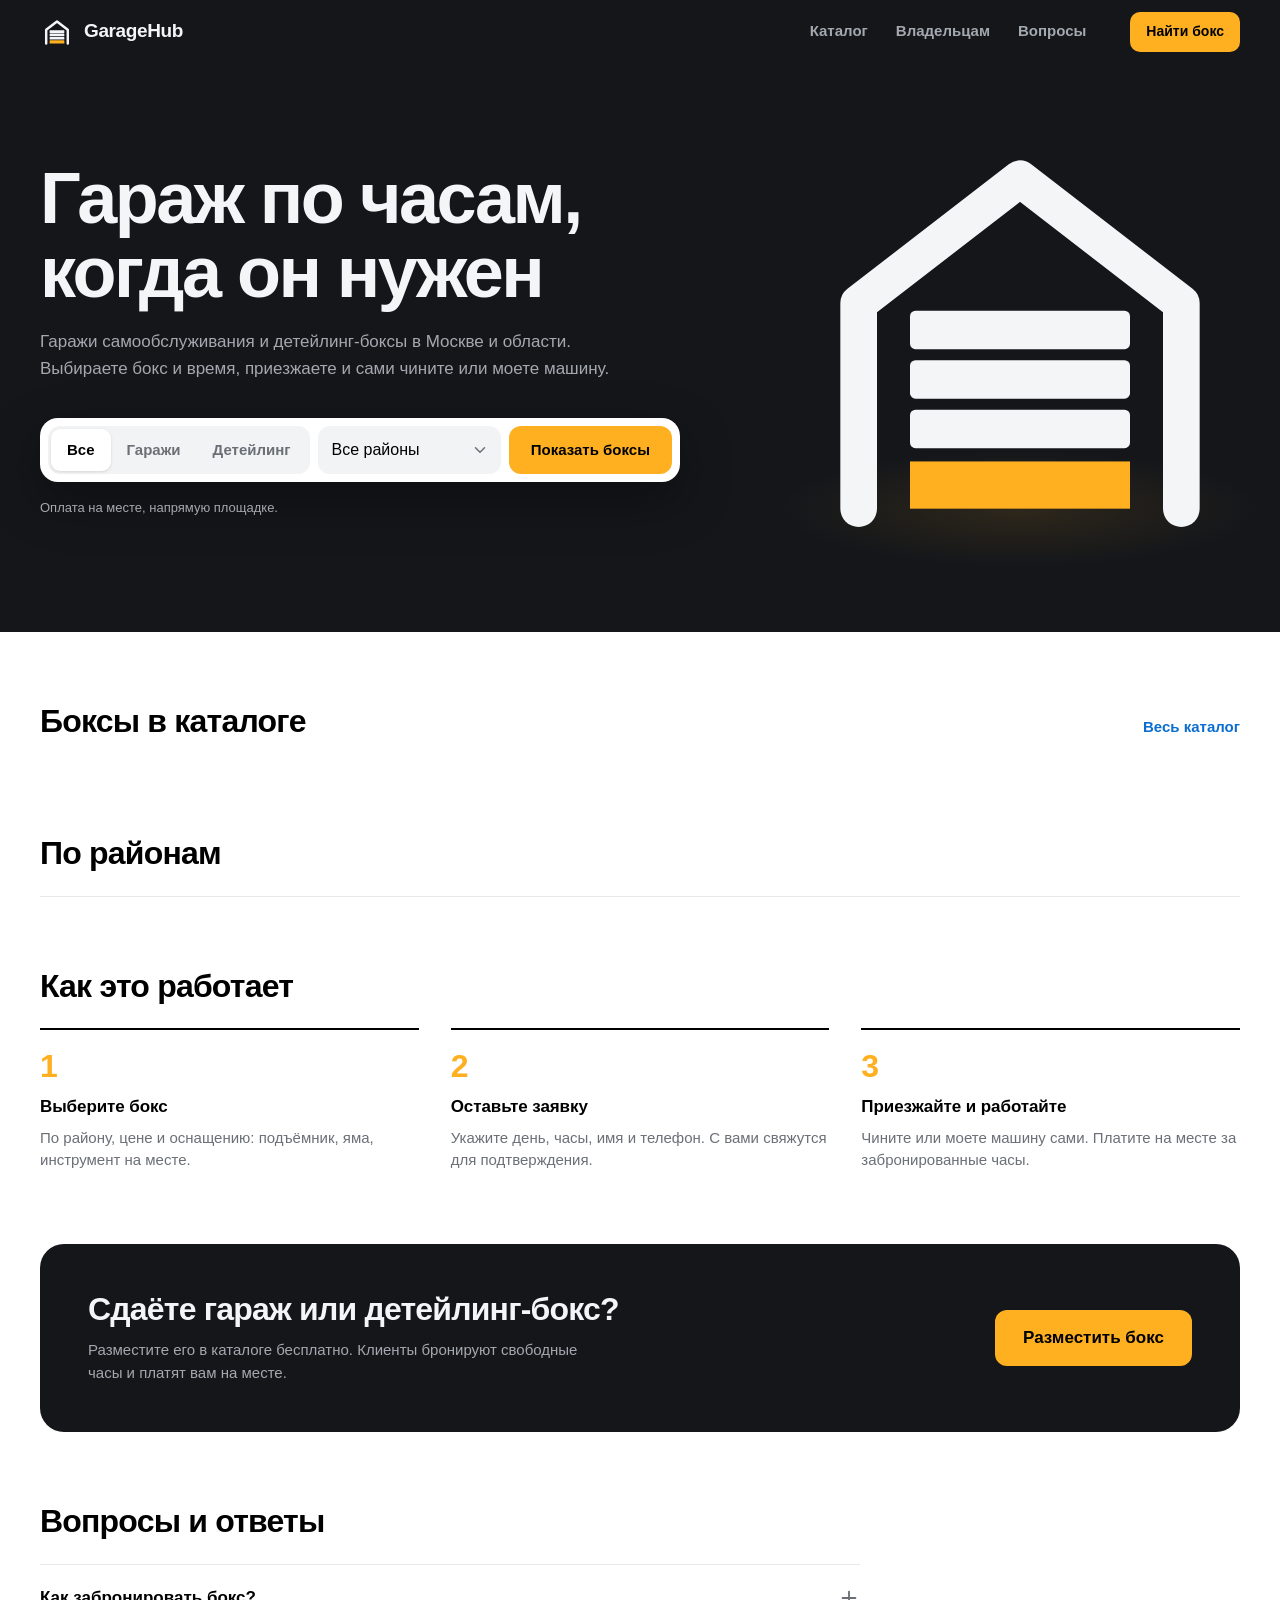
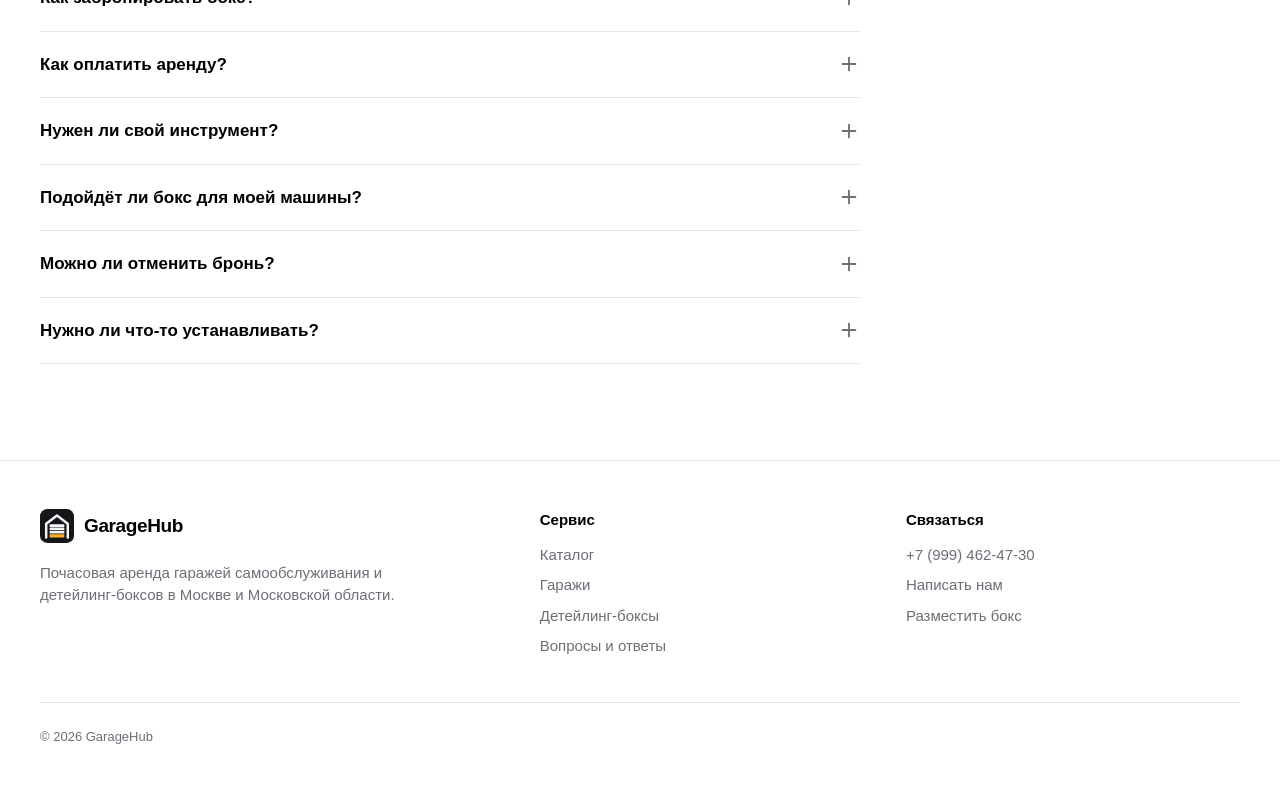
==== site/index.html @ 181d6d4e "Run website independently of Telegram and accept browser bookings" ====
<!doctype html>
<html lang="ru">
<head>
<meta charset="utf-8">
<meta name="viewport" content="width=device-width, initial-scale=1, viewport-fit=cover">
<title>GarageHub: аренда гаража и детейлинг-бокса по часам в Москве</title>
<meta name="description" content="Почасовая аренда гаражей самообслуживания и детейлинг-боксов в Москве и Московской области. Подъёмник, яма, инструмент. Оплата на месте.">
<meta name="theme-color" content="#14161a">
<link rel="icon" href="img/favicon.svg" type="image/svg+xml">
<link rel="preload" href="fonts/onest-cyrillic.woff2" as="font" type="font/woff2" crossorigin>
<link rel="stylesheet" href="css/site.css">
<script src="js/intro.js"></script>
</head>
<body class="page-home">
<div class="gh-splash" aria-hidden="true"><div class="gh-zoom"><svg viewBox="0 0 120 120" aria-hidden="true"><defs><clipPath id="gc-s"><rect x="28" y="49" width="64" height="57"/></clipPath><radialGradient id="gg-s"><stop offset="0" stop-color="#FFB020" stop-opacity=".55"/><stop offset="1" stop-color="#FFB020" stop-opacity="0"/></radialGradient></defs><ellipse class="gh-halo" cx="60" cy="100" rx="78" ry="34" fill="url(#gg-s)"/><rect class="gh-light gh-light-lift" x="30" y="50" width="60" height="56" fill="#FFB020"/><g clip-path="url(#gc-s)"><g class="gh-door" fill="#F4F5F6"><rect x="30" y="52" width="60" height="10.5" rx="1.5"/><rect x="30" y="65.5" width="60" height="10.5" rx="1.5"/><rect x="30" y="79" width="60" height="10.5" rx="1.5"/><rect x="30" y="92.5" width="60" height="10.5" rx="1.5"/></g></g><path class="gh-frame" pathLength="1" d="M16 106V50L60 16l44 34v56" fill="none" stroke="#F4F5F6" stroke-width="10" stroke-linecap="round" stroke-linejoin="round"/></svg></div><div class="gh-word"><svg viewBox="0 0 211 52" aria-label="GarageHub"><g transform="translate(1.00,40.00)"><path fill="#F4F5F6" d="M15.078125 0.46875C22.87109375 0.46875 28.2421875 -4.51171875 28.2421875 -11.89453125V-15.83984375H15.546875V-10.68359375H21.3671875C21.30859375 -7.67578125 18.984375 -5.6640625 15.29296875 -5.6640625C10.703125 -5.6640625 8.0859375 -8.9453125 8.0859375 -14.53125C8.0859375 -20.13671875 10.68359375 -23.4375 15.21484375 -23.4375C18.359375 -23.4375 20.3515625 -21.796875 20.87890625 -19.21875H28.02734375C27.3828125 -25.41015625 21.81640625 -29.5703125 14.9609375 -29.5703125C7.05078125 -29.5703125 1.015625 -24.04296875 1.015625 -14.53125C1.015625 -5.44921875 6.62109375 0.46875 15.078125 0.46875ZM36.8953125 0.3515625C39.80546875 0.3515625 41.6609375 -0.6640625 42.89140625 -2.890625H42.96953125V0.0H49.53203125V-13.88671875C49.53203125 -18.4375 46.23125 -21.07421875 40.23515625 -21.07421875C34.25859375 -21.07421875 30.8796875 -18.41796875 30.58671875 -13.9453125H36.83671875C36.9734375 -15.3515625 38.12578125 -16.25 40.00078125 -16.25C41.778125 -16.25 42.871875 -15.41015625 42.871875 -14.1796875V-14.08203125C42.871875 -12.8515625 41.52421875 -12.55859375 37.8328125 -12.24609375C33.43828125 -11.89453125 29.825 -10.390625 29.825 -5.76171875C29.825 -1.66015625 32.77421875 0.3515625 36.8953125 0.3515625ZM38.94609375 -4.04296875C37.30546875 -4.04296875 36.1921875 -4.8046875 36.1921875 -6.07421875C36.1921875 -7.421875 37.48125 -8.1640625 39.278125 -8.4375C40.93828125 -8.7109375 42.2078125 -8.96484375 42.93046875 -9.296875V-7.421875C42.93046875 -5.390625 41.1921875 -4.04296875 38.94609375 -4.04296875ZM52.48203125 0.0H59.20078125V-10.56640625C59.20078125 -13.49609375 60.8609375 -15.17578125 63.26328125 -15.17578125C64.23984375 -15.17578125 65.43125 -15.13671875 65.91953125 -15.1171875V-20.6640625C65.37265625 -20.68359375 64.80625 -20.703125 64.08359375 -20.703125C61.3296875 -20.703125 59.78671875 -19.609375 59.04453125 -16.9921875H58.9859375V-20.625H52.48203125ZM73.7328125 0.3515625C76.64296875 0.3515625 78.4984375 -0.6640625 79.72890625 -2.890625H79.80703125V0.0H86.36953125V-13.88671875C86.36953125 -18.4375 83.06875 -21.07421875 77.07265625 -21.07421875C71.09609375 -21.07421875 67.7171875 -18.41796875 67.42421875 -13.9453125H73.67421875C73.8109375 -15.3515625 74.96328125 -16.25 76.83828125 -16.25C78.615625 -16.25 79.709375 -15.41015625 79.709375 -14.1796875V-14.08203125C79.709375 -12.8515625 78.36171875 -12.55859375 74.6703125 -12.24609375C70.27578125 -11.89453125 66.6625 -10.390625 66.6625 -5.76171875C66.6625 -1.66015625 69.61171875 0.3515625 73.7328125 0.3515625ZM75.78359375 -4.04296875C74.14296875 -4.04296875 73.0296875 -4.8046875 73.0296875 -6.07421875C73.0296875 -7.421875 74.31875 -8.1640625 76.115625 -8.4375C77.77578125 -8.7109375 79.0453125 -8.96484375 79.76796875 -9.296875V-7.421875C79.76796875 -5.390625 78.0296875 -4.04296875 75.78359375 -4.04296875ZM99.4953125 8.4375C105.940625 8.4375 110.003125 5.5859375 110.003125 -1.1328125V-20.625H103.3234375V-17.734375H103.30390625C102.01484375 -19.90234375 100.003125 -21.07421875 97.32734375 -21.07421875C92.09296875 -21.07421875 88.46015625 -16.66015625 88.46015625 -10.52734375C88.46015625 -4.47265625 91.97578125 -0.13671875 97.3859375 -0.13671875C100.08125 -0.13671875 102.21015625 -1.2109375 103.30390625 -3.65234375H103.3234375V-0.46875C103.3234375 2.265625 101.9953125 3.671875 99.4953125 3.671875C97.56171875 3.671875 96.253125 2.890625 95.9015625 1.6015625H89.47578125C90.10078125 5.56640625 93.14765625 8.4375 99.4953125 8.4375ZM99.2609375 -5.41015625C96.8 -5.41015625 95.2765625 -7.36328125 95.2765625 -10.64453125C95.2765625 -13.90625 96.8 -15.859375 99.2609375 -15.859375C101.8 -15.859375 103.53828125 -13.80859375 103.53828125 -10.64453125C103.53828125 -7.4609375 101.8 -5.41015625 99.2609375 -5.41015625ZM122.71875 0.46875C127.93359375 0.46875 132.09375 -2.44140625 132.85546875 -6.6015625H126.8203125C126.33203125 -5.234375 124.92578125 -4.375 122.953125 -4.375C120.296875 -4.375 118.734375 -6.03515625 118.65625 -8.65234375H133.01171875V-10.46875C133.01171875 -16.71875 128.734375 -21.09375 122.54296875 -21.09375C116.4296875 -21.09375 112.09375 -16.6015625 112.09375 -10.3125C112.09375 -4.0234375 116.390625 0.46875 122.71875 0.46875ZM118.6953125 -12.67578125C118.98828125 -14.84375 120.453125 -16.1328125 122.71875 -16.1328125C124.96484375 -16.1328125 126.44921875 -14.84375 126.7421875 -12.67578125ZM135.02421875 0.0H142.05546875V-11.81640625H153.1296875V0.0H160.1609375V-29.1015625H153.1296875V-17.79296875H142.05546875V-29.1015625H135.02421875ZM170.20078124999998 0.44921875C173.30624999999998 0.44921875 175.39609374999998 -0.9765625 176.76328124999998 -3.33984375V0.0H183.40390624999998V-20.625H176.68515624999998V-9.4140625C176.68515624999998 -6.6015625 175.31796874999998 -5.29296875 173.18906249999998 -5.29296875C171.06015624999998 -5.29296875 169.82968749999998 -6.62109375 169.82968749999998 -9.0625V-20.625H163.11093749999998V-7.65625C163.11093749999998 -2.578125 165.72812499999998 0.44921875 170.20078124999998 0.44921875ZM198.97109374999997 0.44921875C204.38124999999997 0.44921875 207.87734374999997 -3.828125 207.87734374999997 -10.3515625C207.87734374999997 -16.66015625 204.24453124999997 -21.07421875 199.02968749999997 -21.07421875C196.35390624999997 -21.07421875 194.42031249999997 -20.0390625 193.11171874999997 -17.8515625H193.07265624999997V-29.1015625H186.35390624999997V0.0H192.99453124999997V-3.18359375H193.03359374999997C194.08828124999997 -0.78125 196.25624999999997 0.44921875 198.97109374999997 0.44921875ZM197.07656249999997 -4.921875C194.53749999999997 -4.921875 192.79921874999997 -7.05078125 192.79921874999997 -10.3515625C192.79921874999997 -13.61328125 194.53749999999997 -15.72265625 197.07656249999997 -15.72265625C199.55703124999997 -15.72265625 201.08046874999997 -13.7109375 201.08046874999997 -10.3515625C201.08046874999997 -6.953125 199.55703124999997 -4.921875 197.07656249999997 -4.921875Z"/></g></svg></div></div>
<a class="skip" href="#main">К содержимому</a>
<div class="page">
<header class="header on-dark">
  <div class="wrap">
    <a class="brand" href="index.html" aria-label="GarageHub, на главную"><svg viewBox="0 0 120 120" aria-hidden="true"><rect width="120" height="120" rx="26" fill="#14161A"/><g transform="translate(8,9) scale(0.866)"><rect x="30" y="93" width="60" height="13" rx="1.5" fill="#FFB020"/><g fill="#F4F5F6"><rect x="30" y="52" width="60" height="10.5" rx="1.5"/><rect x="30" y="65.5" width="60" height="10.5" rx="1.5"/><rect x="30" y="79" width="60" height="10.5" rx="1.5"/></g><path d="M16 106V50L60 16l44 34v56" fill="none" stroke="#F4F5F6" stroke-width="10" stroke-linecap="round" stroke-linejoin="round"/></g></svg><span>GarageHub</span></a>
    <nav class="nav" aria-label="Разделы">
      <a href="catalog.html">Каталог</a>
      <a href="owners.html">Владельцам</a>
      <a href="index.html#faq">Вопросы</a>
    </nav>
    <a class="btn primary s" href="catalog.html">Найти бокс</a>
  </div>
</header>

<main id="main">
  <section class="hero">
    <div class="wrap">
      <div>
        <h1 class="h-hero">Гараж по часам, когда он нужен</h1>
        <p class="lead">Гаражи самообслуживания и детейлинг-боксы в Москве и области. Выбираете бокс и время, приезжаете и сами чините или моете машину.</p>
        <form class="finder" action="catalog.html" method="get" role="search">
          <div class="segmented" role="radiogroup" aria-label="Тип бокса">
          <label><input type="radio" name="type" value="" checked><span>Все</span></label>
          <label><input type="radio" name="type" value="garage"><span>Гаражи</span></label>
          <label><input type="radio" name="type" value="detailing"><span>Детейлинг</span></label>
        </div>
          <label class="field"><span class="visually-hidden">Район</span>
            <select name="district" id="finder-district"><option value="">Все районы</option></select><svg viewBox="0 0 24 24" fill="none" stroke="currentColor" stroke-width="2" stroke-linecap="round" stroke-linejoin="round" aria-hidden="true"><path d="m6 9 6 6 6-6"/></svg>
          </label>
          <button class="btn primary" type="submit">Показать боксы</button>
        </form>
        <p class="hero-note" id="hero-note">Оплата на месте, напрямую площадке.</p>
      </div>
      <div class="door" aria-hidden="true">
        <svg viewBox="0 0 120 120">
          <defs>
            <clipPath id="door-clip"><rect x="28" y="49" width="64" height="57"/></clipPath>
            <radialGradient id="door-glow"><stop offset="0" stop-color="#FFB020" stop-opacity=".45"/><stop offset="1" stop-color="#FFB020" stop-opacity="0"/></radialGradient>
          </defs>
          <ellipse class="glow" cx="60" cy="106" rx="66" ry="16" fill="url(#door-glow)"/>
          <rect class="light" x="30" y="50" width="60" height="56" fill="#FFB020"/>
          <g clip-path="url(#door-clip)"><g class="slats" fill="#F4F5F6">
            <rect x="30" y="52" width="60" height="10.5" rx="1.5"/><rect x="30" y="65.5" width="60" height="10.5" rx="1.5"/><rect x="30" y="79" width="60" height="10.5" rx="1.5"/>
          </g></g>
          <path d="M16 106V50L60 16l44 34v56" fill="none" stroke="#F4F5F6" stroke-width="10" stroke-linecap="round" stroke-linejoin="round"/>
        </svg>
      </div>
    </div>
  </section>

  <section class="section wrap" aria-labelledby="fresh-title">
    <div class="section-head">
      <h2 class="h-1" id="fresh-title">Боксы в каталоге</h2>
      <a class="link" href="catalog.html">Весь каталог</a>
    </div>
    <div class="grid results" id="fresh"></div>
  </section>

  <section class="section wrap" aria-labelledby="districts-title">
    <div class="section-head"><h2 class="h-1" id="districts-title">По районам</h2></div>
    <nav class="districts" id="districts" aria-label="Районы"></nav>
  </section>

  <section class="section wrap" aria-labelledby="how-title">
    <div class="section-head"><h2 class="h-1" id="how-title">Как это работает</h2></div>
    <ol class="steps">
      <li><h3 class="h-3">Выберите бокс</h3><p>По району, цене и оснащению: подъёмник, яма, инструмент на месте.</p></li>
      <li><h3 class="h-3">Оставьте заявку</h3><p>Укажите день, часы, имя и телефон. С вами свяжутся для подтверждения.</p></li>
      <li><h3 class="h-3">Приезжайте и работайте</h3><p>Чините или моете машину сами. Платите на месте за забронированные часы.</p></li>
    </ol>
  </section>

  <section class="section wrap" aria-labelledby="owners-title">
    <div class="band">
      <div class="band-inner">
        <div>
          <h2 class="h-1" id="owners-title">Сдаёте гараж или детейлинг-бокс?</h2>
          <p>Разместите его в каталоге бесплатно. Клиенты бронируют свободные часы и платят вам на месте.</p>
        </div>
        <div class="actions">
          <a class="btn primary l" href="owners.html">Разместить бокс</a>
        </div>
      </div>
    </div>
  </section>

  <section class="section wrap" id="faq" aria-labelledby="faq-title">
    <div class="section-head"><h2 class="h-1" id="faq-title">Вопросы и ответы</h2></div>
    <div class="faq">
        <details>
          <summary>Как забронировать бокс?<svg viewBox="0 0 24 24" fill="none" stroke="currentColor" stroke-width="2" stroke-linecap="round" aria-hidden="true"><path d="M12 5v14M5 12h14"/></svg></summary>
          <div class="answer"><p>На странице бокса выберите дату и часы, укажите имя и телефон. Сумма считается сразу. Отправьте заявку и дождитесь подтверждения по телефону.</p></div>
        </details>
        <details>
          <summary>Как оплатить аренду?<svg viewBox="0 0 24 24" fill="none" stroke="currentColor" stroke-width="2" stroke-linecap="round" aria-hidden="true"><path d="M12 5v14M5 12h14"/></svg></summary>
          <div class="answer"><p>На месте, напрямую площадке. Сервис деньги не принимает, предоплаты нет.</p></div>
        </details>
        <details>
          <summary>Нужен ли свой инструмент?<svg viewBox="0 0 24 24" fill="none" stroke="currentColor" stroke-width="2" stroke-linecap="round" aria-hidden="true"><path d="M12 5v14M5 12h14"/></svg></summary>
          <div class="answer"><p>Зависит от бокса. В карточке указано: инструмент есть на площадке, есть частично или нужен свой. Подъёмник и смотровая яма тоже отмечены в карточке.</p></div>
        </details>
        <details>
          <summary>Подойдёт ли бокс для моей машины?<svg viewBox="0 0 24 24" fill="none" stroke="currentColor" stroke-width="2" stroke-linecap="round" aria-hidden="true"><path d="M12 5v14M5 12h14"/></svg></summary>
          <div class="answer"><p>В карточке указан размер: до 4,5 м подходит для седанов, до 5,5 м для внедорожников, до 7 м для Газелей и микроавтобусов.</p></div>
        </details>
        <details>
          <summary>Можно ли отменить бронь?<svg viewBox="0 0 24 24" fill="none" stroke="currentColor" stroke-width="2" stroke-linecap="round" aria-hidden="true"><path d="M12 5v14M5 12h14"/></svg></summary>
          <div class="answer"><p>Заявку с сайта можно отменить через администратора: сообщите номер заявки при звонке для подтверждения. Заявку из Telegram можно отменить в разделе «Мои заявки». Лучше сделать это заранее.</p></div>
        </details>
        <details>
          <summary>Нужно ли что-то устанавливать?<svg viewBox="0 0 24 24" fill="none" stroke="currentColor" stroke-width="2" stroke-linecap="round" aria-hidden="true"><path d="M12 5v14M5 12h14"/></svg></summary>
          <div class="answer"><p>Нет. Каталог и заявка работают в браузере. Telegram для бронирования на сайте не нужен.</p></div>
        </details>
    </div>
  </section>

</main>
<footer class="footer">
  <div class="wrap">
    <div class="about-col">
      <a class="brand" href="index.html"><svg viewBox="0 0 120 120" aria-hidden="true"><rect width="120" height="120" rx="26" fill="#14161A"/><g transform="translate(8,9) scale(0.866)"><rect x="30" y="93" width="60" height="13" rx="1.5" fill="#FFB020"/><g fill="#F4F5F6"><rect x="30" y="52" width="60" height="10.5" rx="1.5"/><rect x="30" y="65.5" width="60" height="10.5" rx="1.5"/><rect x="30" y="79" width="60" height="10.5" rx="1.5"/></g><path d="M16 106V50L60 16l44 34v56" fill="none" stroke="#F4F5F6" stroke-width="10" stroke-linecap="round" stroke-linejoin="round"/></g></svg><span>GarageHub</span></a>
      <p>Почасовая аренда гаражей самообслуживания и детейлинг-боксов в Москве и Московской области.</p>
    </div>
    <div>
      <h2>Сервис</h2>
      <ul>
        <li><a href="catalog.html">Каталог</a></li>
        <li><a href="catalog.html?type=garage">Гаражи</a></li>
        <li><a href="catalog.html?type=detailing">Детейлинг-боксы</a></li>
        <li><a href="index.html#faq">Вопросы и ответы</a></li>
      </ul>
    </div>
    <div>
      <h2>Связаться</h2>
      <ul>
        <li><a class="num" href="tel:+79994624730">+7 (999) 462-47-30</a></li>
        <li><a href="https://t.me/mamedov99999" target="_blank" rel="noopener">Написать нам</a></li>
        <li><a href="owners.html">Разместить бокс</a></li>
      </ul>
    </div>
    <p class="legal">© <span data-year>2026</span> GarageHub</p>
  </div>
</footer>
</div>
<script type="module" src="js/home.js"></script>
</body>
</html>
---- site/css/site.css ----
/* GarageHub · сайт.
   Те же цвета, что в Mini App (webapp/css/tokens.css): белое поле, чёрный текст, серые плоскости,
   янтарь только у главного действия и бренда. Графит — цвет ворот и заставки, им отмечены
   «бренд-полосы»: первый экран и блок для владельцев. Шрифт Onest лежит в fonts/, внешние сервисы не нужны. */

@font-face {
  font-family: "Onest";
  font-style: normal;
  font-weight: 400 800;
  font-display: swap;
  src: url("../fonts/onest-cyrillic.woff2") format("woff2");
  unicode-range: U+0301, U+0400-045F, U+0490-0491, U+04B0-04B1, U+2116;
}
@font-face {
  font-family: "Onest";
  font-style: normal;
  font-weight: 400 800;
  font-display: swap;
  src: url("../fonts/onest-latin.woff2") format("woff2");
  unicode-range: U+0000-00FF, U+0131, U+0152-0153, U+02BB-02BC, U+02C6, U+02DA, U+02DC, U+0304, U+0308, U+0329, U+2000-206F, U+20AC, U+2122, U+2191, U+2193, U+2212, U+2215, U+FEFF, U+FFFD, U+20BD;
}

/* ── Токены ─────────────────────────────────────────────── */

:root {
  color-scheme: light;
  --bg: #ffffff;
  --bg-sunken: #f2f3f5;
  --fill: #f2f3f5;
  --fill-pressed: #e6e8eb;
  --line: #e8e9ec;
  --line-strong: #d3d6db;
  --text: #000000;
  --text-2: #6b6f76;
  --text-3: #8d9198;
  --inverse: #000000;
  --inverse-text: #ffffff;
  --link: #0a6ed1;
  --success: #0f8a4a;
  --success-soft: #e6f4ec;
  --photo-fallback: #eceef1;
  --skeleton: #eef0f2;
  --shadow-float: 0 8px 28px rgba(20, 22, 26, 0.12);

  /* Бренд: одинаковый в обеих темах */
  --graphite: #14161a;
  --graphite-2: #1e2126;
  --graphite-line: #2c3036;
  --steel: #f4f5f6;
  --steel-2: #a4a8af;
  --accent: #ffb020;
  --accent-pressed: #f2a00b;
  --accent-text: #000000;

  --font: "Onest", -apple-system, BlinkMacSystemFont, "Segoe UI", Roboto, Arial, sans-serif;
  --fs-13: 13px; --fs-15: 15px; --fs-17: 17px; --fs-20: 20px; --fs-24: 24px;
  --fs-32: clamp(26px, 3.2vw, 32px);
  --fs-hero: clamp(38px, 6.4vw, 72px);

  --r-photo: 12px;
  --r-control: 12px;
  --r-pill: 999px;

  --ease-out: cubic-bezier(0.16, 1, 0.3, 1);
  --t-fast: 120ms;
  --t-base: 220ms;

  --wrap: 1200px;
  --gutter: 16px;
  --header-h: 64px;
}
@media (min-width: 720px) { :root { --gutter: 32px; } }

@media (prefers-color-scheme: dark) {
  :root:not([data-theme="light"]) {
    color-scheme: dark;
    --bg: #161719; --bg-sunken: #0f1012; --fill: #25272b; --fill-pressed: #2f3237;
    --line: #2a2c31; --line-strong: #3a3d43;
    --text: #f4f5f6; --text-2: #a4a8af; --text-3: #7c8088;
    --inverse: #f4f5f6; --inverse-text: #000000; --link: #5aa9f5;
    --success: #43c07a; --success-soft: rgba(67, 192, 122, 0.14);
    --photo-fallback: #222428; --skeleton: #222428;
    --shadow-float: 0 8px 28px rgba(0, 0, 0, 0.5);
    --graphite: #0f1012; --graphite-2: #1a1c20;
  }
}
:root[data-theme="dark"] {
  color-scheme: dark;
  --bg: #161719; --bg-sunken: #0f1012; --fill: #25272b; --fill-pressed: #2f3237;
  --line: #2a2c31; --line-strong: #3a3d43;
  --text: #f4f5f6; --text-2: #a4a8af; --text-3: #7c8088;
  --inverse: #f4f5f6; --inverse-text: #000000; --link: #5aa9f5;
  --success: #43c07a; --success-soft: rgba(67, 192, 122, 0.14);
  --photo-fallback: #222428; --skeleton: #222428;
  --shadow-float: 0 8px 28px rgba(0, 0, 0, 0.5);
  --graphite: #0f1012; --graphite-2: #1a1c20;
}

/* ── Основа ─────────────────────────────────────────────── */

*, *::before, *::after { box-sizing: border-box; }
html { -webkit-text-size-adjust: 100%; background: var(--bg); scroll-padding-top: calc(var(--header-h) + 16px); }
body {
  margin: 0; min-height: 100vh;
  font-family: var(--font); font-size: var(--fs-15); line-height: 1.5;
  color: var(--text); background: var(--bg);
  -webkit-font-smoothing: antialiased; text-rendering: optimizeLegibility;
}
h1, h2, h3, p, ul, ol, dl, dd, figure { margin: 0; padding: 0; }
ul, ol { list-style: none; }
h1, h2, h3 { text-wrap: balance; font-weight: 800; }
p { text-wrap: pretty; }
a { color: inherit; text-decoration: none; }
img, svg { display: block; max-width: 100%; }
button, input, select { font: inherit; color: inherit; }
button { background: none; border: 0; padding: 0; cursor: pointer; }
[hidden] { display: none !important; }
::selection { background: var(--accent); color: var(--accent-text); }
:focus { outline: none; }
:focus-visible { outline: 2px solid var(--link); outline-offset: 3px; border-radius: 6px; }
.num { font-variant-numeric: tabular-nums; }
.muted { color: var(--text-2); }
.visually-hidden { position: absolute !important; width: 1px; height: 1px; overflow: hidden; clip: rect(0 0 0 0); white-space: nowrap; }

.wrap { width: 100%; max-width: calc(var(--wrap) + var(--gutter) * 2); margin-left: auto; margin-right: auto; padding-left: var(--gutter); padding-right: var(--gutter); }

.skip { position: absolute; left: 16px; top: -60px; z-index: 50; padding: 10px 14px; border-radius: 10px; background: var(--accent); color: var(--accent-text); font-weight: 700; }
.skip:focus { top: 12px; }

/* ── Типографика ────────────────────────────────────────── */

.h-hero { font-size: var(--fs-hero); line-height: 1.02; letter-spacing: -0.035em; }
.h-1 { font-size: var(--fs-32); line-height: 1.12; letter-spacing: -0.025em; }
.h-2 { font-size: var(--fs-24); line-height: 1.2; letter-spacing: -0.015em; }
.h-3 { font-size: var(--fs-17); line-height: 1.3; font-weight: 700; letter-spacing: -0.005em; }
.lead { font-size: var(--fs-17); line-height: 1.55; color: var(--text-2); max-width: 36em; }
.caption { font-size: var(--fs-13); color: var(--text-2); }

/* ── Кнопки и поля ──────────────────────────────────────── */

.btn {
  display: inline-flex; align-items: center; justify-content: center; gap: 8px;
  min-height: 48px; padding: 0 22px; border-radius: var(--r-control);
  font-weight: 700; font-size: var(--fs-15); white-space: nowrap;
  transition: background-color var(--t-fast), transform var(--t-fast) var(--ease-out), color var(--t-fast);
}
.btn:active { transform: scale(0.98); }
.btn svg { width: 20px; height: 20px; }
.btn.l { min-height: 56px; padding: 0 28px; font-size: var(--fs-17); }
.btn.s { min-height: 40px; padding: 0 16px; font-size: 14px; border-radius: 10px; }
.btn.block { display: flex; width: 100%; }
.btn.primary { background: var(--accent); color: var(--accent-text); }
.btn.primary:hover { background: var(--accent-pressed); }
.btn.secondary { background: var(--fill); color: var(--text); }
.btn.secondary:hover { background: var(--fill-pressed); }
.btn.ghost-dark { background: rgba(244, 245, 246, 0.08); color: var(--steel); }
.btn.ghost-dark:hover { background: rgba(244, 245, 246, 0.14); }

.link { color: var(--link); font-weight: 600; }
.link:hover { text-decoration: underline; text-underline-offset: 3px; }

.field {
  position: relative; display: flex; align-items: center;
  height: 48px; border-radius: var(--r-control); background: var(--fill);
}
.field select {
  appearance: none; -webkit-appearance: none; width: 100%; height: 100%;
  padding: 0 40px 0 14px; border: 0; background: none; font-size: 16px; font-weight: 500; cursor: pointer;
}
.field svg { position: absolute; right: 12px; width: 18px; height: 18px; color: var(--text-2); pointer-events: none; }

.segmented { display: inline-flex; padding: 3px; border-radius: var(--r-control); background: var(--fill); }
.segmented label { position: relative; display: flex; }
.segmented input { position: absolute; inset: 0; opacity: 0; margin: 0; cursor: pointer; }
.segmented span {
  display: flex; align-items: center; justify-content: center; width: 100%;
  min-height: 42px; padding: 0 16px; border-radius: 9px; font-weight: 600; font-size: var(--fs-15); color: var(--text-2); white-space: nowrap;
  transition: background-color var(--t-base) var(--ease-out), color var(--t-base), box-shadow var(--t-base);
}
.segmented input:checked + span { background: var(--bg); color: var(--text); box-shadow: 0 1px 3px rgba(0, 0, 0, 0.12); }
.segmented input:focus-visible + span { outline: 2px solid var(--link); outline-offset: 1px; }

.chips { display: flex; flex-wrap: wrap; gap: 8px; }
.chip {
  display: inline-flex; align-items: center; gap: 6px; height: 40px; padding: 0 16px;
  border-radius: var(--r-pill); background: var(--fill); font-weight: 500; font-size: 14px; white-space: nowrap;
  transition: background-color var(--t-fast), color var(--t-fast), transform var(--t-fast) var(--ease-out);
}
.chip:hover { background: var(--fill-pressed); }
.chip:active { transform: scale(0.96); }
.chip svg { width: 16px; height: 16px; }
.chip[aria-pressed="true"] { background: var(--inverse); color: var(--inverse-text); }
.chip .count { color: var(--text-2); font-variant-numeric: tabular-nums; }
.chip[aria-pressed="true"] .count { color: inherit; opacity: 0.7; }

/* ── Шапка ──────────────────────────────────────────────── */

.header {
  position: sticky; top: 0; z-index: 20; height: var(--header-h);
  background: color-mix(in srgb, var(--bg) 92%, transparent);
  border-bottom: 1px solid transparent;
  transition: border-color var(--t-base), background-color var(--t-base);
  view-transition-name: header;
}
.header.is-stuck { border-bottom-color: var(--line); }
.header.on-dark:not(.is-stuck) { background: var(--graphite); color: var(--steel); }
.header .wrap { display: flex; align-items: center; gap: 24px; height: 100%; }
.brand { display: inline-flex; align-items: center; gap: 10px; font-weight: 800; font-size: 19px; letter-spacing: -0.02em; }
.brand svg { width: 34px; height: 34px; }
.nav { display: flex; gap: 4px; margin-left: auto; }
.nav a { padding: 8px 12px; border-radius: 10px; font-weight: 600; font-size: var(--fs-15); color: var(--text-2); transition: color var(--t-fast), background-color var(--t-fast); }
.header.on-dark:not(.is-stuck) .nav a { color: var(--steel-2); }
.nav a:hover { color: var(--text); background: var(--fill); }
.header.on-dark:not(.is-stuck) .nav a:hover { color: var(--steel); background: rgba(244, 245, 246, 0.08); }
.nav a[aria-current="page"] { color: var(--text); }
.header.on-dark:not(.is-stuck) .nav a[aria-current="page"] { color: var(--steel); }
.header .btn { margin-left: 8px; }
@media (max-width: 719px) {
  .nav { display: none; }
  .header .btn { margin-left: auto; }
}

/* ── Первый экран ───────────────────────────────────────── */

.hero { position: relative; overflow: hidden; background: var(--graphite); color: var(--steel); }
.hero .wrap { display: grid; grid-template-columns: minmax(0, 1.15fr) minmax(0, 0.85fr); align-items: center; gap: 48px; padding-top: 56px; padding-bottom: 72px; }
.hero h1 { max-width: 11em; }
.hero .lead { margin-top: 20px; color: var(--steel-2); }
@media (max-width: 899px) {
  .hero .wrap { grid-template-columns: 1fr; gap: 8px; padding-top: 24px; padding-bottom: 40px; }
  .hero .door { order: -1; width: min(52vw, 220px); margin-left: -8px; }
}

/* Ворота из логотипа: при прокрутке поднимаются, из-под них идёт янтарный свет */
.door { width: 100%; max-width: 440px; justify-self: end; }
.door svg { width: 100%; height: auto; overflow: visible; }
.door .slats { transform: translateY(calc(var(--lift, 0) * -40px)); }
.door .light { transform-box: fill-box; transform-origin: 50% 100%; transform: scaleY(calc(0.23 + var(--lift, 0) * 0.77)); }
.door .glow { opacity: calc(0.25 + var(--lift, 0) * 0.75); }

/* Поиск на первом экране */
.finder {
  display: grid; grid-template-columns: auto minmax(0, 1fr) auto; gap: 8px; margin-top: 36px; max-width: 640px;
  padding: 8px; border-radius: 18px; background: var(--bg); color: var(--text); box-shadow: 0 18px 50px rgba(0, 0, 0, 0.35);
}
.finder .field { background: var(--fill); }
@media (max-width: 599px) {
  .finder { grid-template-columns: 1fr; }
  .finder .segmented { display: flex; }
  .finder .segmented label { flex: 1; }
}
.hero-note { margin-top: 16px; font-size: var(--fs-13); color: var(--steel-2); }

/* ── Секции ─────────────────────────────────────────────── */

.section { padding-top: 72px; padding-bottom: 72px; }
.section + .section { padding-top: 0; }
.section-head { display: flex; align-items: baseline; justify-content: space-between; gap: 16px; margin-bottom: 24px; }
.section-head p { margin-top: 8px; color: var(--text-2); }
@media (max-width: 719px) { .section { padding-top: 48px; padding-bottom: 48px; } }

/* ── Каталог ────────────────────────────────────────────── */

.grid { display: grid; grid-template-columns: repeat(4, minmax(0, 1fr)); gap: 32px 20px; }
@media (max-width: 1023px) { .grid { grid-template-columns: repeat(3, minmax(0, 1fr)); } }
@media (max-width: 719px) { .grid { grid-template-columns: repeat(2, minmax(0, 1fr)); gap: 24px 12px; } }

.listing { display: block; min-width: 0; }
.listing .photo { margin-bottom: 10px; }
.listing:hover .name { text-decoration: underline; text-decoration-thickness: 1px; text-underline-offset: 3px; }
.listing:active .photo { transform: scale(0.985); }
.price-row { display: flex; align-items: baseline; gap: 6px; }
.price { font-weight: 800; font-size: var(--fs-20); letter-spacing: -0.01em; font-variant-numeric: tabular-nums; }
.unit { color: var(--text-2); font-size: var(--fs-13); }
.listing .name { margin-top: 2px; font-size: var(--fs-15); font-weight: 500; line-height: 1.35; display: -webkit-box; -webkit-line-clamp: 2; -webkit-box-orient: vertical; overflow: hidden; }
.listing .where { margin-top: 2px; font-size: var(--fs-13); color: var(--text-2); white-space: nowrap; overflow: hidden; text-overflow: ellipsis; }
.avail { display: inline-block; margin-top: 6px; font-size: var(--fs-13); color: var(--text-2); }
.avail.on { color: var(--success); font-weight: 600; }

.photo {
  position: relative; overflow: hidden; aspect-ratio: 4 / 3; border-radius: var(--r-photo); background: var(--photo-fallback);
  transition: transform var(--t-base) var(--ease-out);
}
.photo img { width: 100%; height: 100%; object-fit: cover; }
.photo img.fade-img { opacity: 0; transition: opacity 300ms ease-out; }
.photo img.fade-img.is-loaded { opacity: 1; }
.photo .tag {
  position: absolute; left: 8px; top: 8px; padding: 4px 8px; border-radius: 8px;
  background: rgba(20, 22, 26, 0.78); color: #fff; font-size: 12px; font-weight: 600;
}
.placeholder-art { display: grid; place-items: center; width: 100%; height: 100%; color: var(--text-3); }
.placeholder-art svg { width: 38%; }

.skeleton { background: var(--skeleton); border-radius: 8px; animation: pulse 1.4s ease-in-out infinite; }
@keyframes pulse { 50% { opacity: 0.55; } }

.empty { padding: 48px 0; text-align: center; color: var(--text-2); }
.empty .h-3 { color: var(--text); margin-bottom: 6px; }
.empty .btn { margin-top: 16px; }

/* Каталог: панель фильтров */
.filters { display: grid; gap: 12px; padding: 16px 0 24px; }
.filters-row { display: flex; flex-wrap: wrap; align-items: center; gap: 8px; }
.filters .field { min-width: 220px; }
.filters .sort { margin-left: auto; min-width: 200px; }
@media (max-width: 719px) {
  .filters .field, .filters .sort { flex: 1 1 100%; margin-left: 0; }
  .filters .segmented { display: flex; width: 100%; }
  .filters .segmented label { flex: 1; }
}
.result-line { margin-bottom: 20px; color: var(--text-2); font-variant-numeric: tabular-nums; }

/* Районы */
.districts { display: grid; grid-template-columns: repeat(auto-fill, minmax(210px, 1fr)); border-top: 1px solid var(--line); }
.districts a {
  display: flex; align-items: baseline; justify-content: space-between; gap: 12px;
  padding: 16px 4px; border-bottom: 1px solid var(--line); font-weight: 600; font-size: var(--fs-17);
  transition: color var(--t-fast), padding var(--t-base) var(--ease-out);
}
.districts a:hover { padding-left: 10px; }
.districts .count { color: var(--text-2); font-weight: 500; font-size: var(--fs-15); font-variant-numeric: tabular-nums; }
@media (min-width: 720px) { .districts a { margin-right: 32px; } }

/* Как это работает: три шага подряд */
.steps { display: grid; grid-template-columns: repeat(3, minmax(0, 1fr)); gap: 32px; counter-reset: step; }
.steps li { position: relative; padding-top: 20px; border-top: 2px solid var(--text); counter-increment: step; }
.steps li::before { content: counter(step); display: block; margin-bottom: 14px; font-weight: 800; font-size: var(--fs-32); line-height: 1; color: var(--accent); font-variant-numeric: tabular-nums; }
.steps p { margin-top: 8px; color: var(--text-2); max-width: 30em; }
@media (max-width: 719px) { .steps { grid-template-columns: 1fr; gap: 28px; } }

/* Бренд-полоса для владельцев */
.band { background: var(--graphite); color: var(--steel); border-radius: 24px; overflow: hidden; }
.band-inner { display: grid; grid-template-columns: minmax(0, 1fr) auto; align-items: center; gap: 32px; padding: 48px; }
.band p { margin-top: 12px; color: var(--steel-2); max-width: 34em; }
.band .actions { display: flex; flex-wrap: wrap; gap: 8px; }
@media (max-width: 719px) {
  .band { border-radius: 20px; }
  .band-inner { grid-template-columns: 1fr; padding: 28px 22px; gap: 24px; }
}

/* Вопросы и ответы */
.faq { border-top: 1px solid var(--line); max-width: 820px; }
.faq details { border-bottom: 1px solid var(--line); }
.faq summary {
  display: flex; align-items: center; justify-content: space-between; gap: 16px;
  padding: 20px 0; cursor: pointer; list-style: none; font-weight: 700; font-size: var(--fs-17);
}
.faq summary::-webkit-details-marker { display: none; }
.faq summary svg { width: 22px; height: 22px; color: var(--text-2); transition: transform var(--t-base) var(--ease-out); }
.faq details[open] summary svg { transform: rotate(45deg); }
.faq .answer { overflow: hidden; }
.faq .answer p { padding: 0 48px 22px 0; color: var(--text-2); max-width: 40em; }
.faq details[open] .answer { animation: faq-open var(--t-base) var(--ease-out); }
@keyframes faq-open { from { opacity: 0; transform: translateY(-6px); } }

/* ── Страница бокса ─────────────────────────────────────── */

.crumbs { display: flex; flex-wrap: wrap; gap: 6px; padding: 20px 0 16px; font-size: var(--fs-13); color: var(--text-2); }
.crumbs a:hover { color: var(--text); }
.crumbs span[aria-hidden] { color: var(--text-3); }

.detail {
  display: grid; grid-template-columns: minmax(0, 1.35fr) minmax(320px, 0.65fr); grid-template-areas: "gallery panel" "info panel";
  gap: 0 48px; align-items: start; padding-bottom: 72px;
}
.detail .gallery { grid-area: gallery; }
.detail .info { grid-area: info; }
.detail .panel { grid-area: panel; }
@media (max-width: 899px) {
  .detail { grid-template-columns: 1fr; grid-template-areas: "gallery" "panel" "info"; }
  .detail .panel { position: static; margin-top: 24px; }
}

.gallery .photo.main { display: block; width: 100%; aspect-ratio: 16 / 10; cursor: zoom-in; }
.gallery .photo.main img { transition: opacity 260ms ease-out; }
.thumbs { display: flex; gap: 8px; margin-top: 8px; overflow-x: auto; scrollbar-width: none; }
.thumbs button { flex: none; width: 88px; aspect-ratio: 4 / 3; border-radius: 10px; overflow: hidden; background: var(--photo-fallback); opacity: 0.55; transition: opacity var(--t-fast); }
.thumbs button[aria-current="true"], .thumbs button:hover { opacity: 1; }
.thumbs img { width: 100%; height: 100%; object-fit: cover; }

.panel { position: static; }
.panel .type { color: var(--text-2); font-weight: 600; font-size: var(--fs-15); }
.panel h1 { margin-top: 6px; }
.panel .where { margin-top: 8px; color: var(--text-2); }
.panel .price-big { display: flex; align-items: baseline; gap: 8px; margin-top: 20px; }
.panel .price-big .price { font-size: 36px; letter-spacing: -0.03em; }
.panel .btn { margin-top: 20px; }
.panel .note { margin-top: 12px; font-size: var(--fs-13); color: var(--text-2); }

.week { display: grid; grid-template-columns: repeat(7, minmax(0, 1fr)); gap: 6px; margin-top: 20px; }
.week .day { padding: 10px 2px; border-radius: 10px; background: var(--fill); text-align: center; line-height: 1.2; }
.week .day b { display: block; font-size: var(--fs-17); font-variant-numeric: tabular-nums; }
.week .day span { display: block; font-size: 12px; color: var(--text-2); }
.week .day em { display: block; margin-top: 4px; font-style: normal; font-size: 12px; font-weight: 700; color: var(--success); font-variant-numeric: tabular-nums; }
.week .day.full em { color: var(--text-3); font-weight: 500; }
.week-caption { margin-top: 8px; font-size: var(--fs-13); color: var(--text-2); }

.booking-form { display: grid; gap: 14px; margin-top: 24px; scroll-margin-top: 96px; }
.booking-form label { display: grid; gap: 6px; font-size: var(--fs-15); }
.booking-form input:not([type=checkbox]), .booking-form select { width: 100%; min-width: 0; padding: 12px; border: 1px solid var(--line); border-radius: 12px; background: var(--bg); }
.booking-times { display: grid; grid-template-columns: 1fr 1fr; gap: 12px; }
.booking-form .booking-consent { grid-template-columns: 20px 1fr; align-items: start; font-size: var(--fs-13); }
.booking-consent input { margin-top: 3px; }
.booking-form .booking-trap { display: none; }
.booking-total { font-weight: 600; }
.booking-result p + p { margin-top: 10px; }
.booking-form .btn, .booking-form .note { margin-top: 0; }

.props { border-top: 1px solid var(--line); }
.props div { display: grid; grid-template-columns: minmax(140px, 0.4fr) 1fr; gap: 16px; padding: 14px 0; border-bottom: 1px solid var(--line); }
.props dt { color: var(--text-2); }
.props dd { font-weight: 500; }
.about { margin-top: 40px; }
.about h2 { margin-bottom: 16px; }
.about .desc { white-space: pre-line; max-width: 42em; font-size: var(--fs-17); line-height: 1.6; }

/* Лайтбокс */
.lightbox { position: fixed; inset: 0; z-index: 60; display: grid; place-items: center; background: rgba(10, 11, 13, 0.92); }
.lightbox img { max-width: min(1200px, 94vw); max-height: 86vh; border-radius: 12px; object-fit: contain; }
.lightbox button { position: absolute; display: grid; place-items: center; width: 48px; height: 48px; border-radius: 50%; background: rgba(255, 255, 255, 0.1); color: #fff; }
.lightbox button:hover { background: rgba(255, 255, 255, 0.18); }
.lightbox button svg { width: 24px; height: 24px; }
.lightbox .close { top: 16px; right: 16px; }
.lightbox .prev { left: 16px; top: 50%; translate: 0 -50%; }
.lightbox .next { right: 16px; top: 50%; translate: 0 -50%; }
.lightbox .counter { position: absolute; bottom: 20px; left: 0; right: 0; text-align: center; color: rgba(255, 255, 255, 0.7); font-size: var(--fs-13); }
.lightbox { animation: fade-in var(--t-base) ease-out; }
@keyframes fade-in { from { opacity: 0; } }

/* Нижняя панель брони на телефоне */
.cta-bar { display: none; }
@media (max-width: 899px) {
  .cta-bar {
    position: fixed; left: 0; right: 0; bottom: 0; z-index: 15; display: flex; align-items: center; gap: 12px;
    padding: 12px var(--gutter) calc(12px + env(safe-area-inset-bottom, 0px));
    background: var(--bg); border-top: 1px solid var(--line);
    transform: translateY(110%); transition: transform var(--t-base) var(--ease-out);
  }
  .cta-bar.is-on { transform: none; }
  .cta-bar .price { font-size: var(--fs-20); }
  .cta-bar .btn { margin-left: auto; }
}

/* ── Страница владельцев ────────────────────────────────── */

.owner-hero .wrap { padding-top: 64px; padding-bottom: 72px; }
.owner-hero .door { max-width: 360px; }
.owner-hero h1 { max-width: 13em; }
.owner-hero .actions { display: flex; flex-wrap: wrap; gap: 8px; margin-top: 32px; }

.terms { display: grid; grid-template-columns: repeat(2, minmax(0, 1fr)); gap: 0 48px; border-top: 1px solid var(--line); }
.terms div { padding: 22px 0; border-bottom: 1px solid var(--line); }
.terms dt { font-weight: 700; font-size: var(--fs-17); }
.terms dd { margin-top: 6px; color: var(--text-2); max-width: 32em; }
@media (max-width: 719px) { .terms { grid-template-columns: 1fr; } }

.contact-rows { border-top: 1px solid var(--line); max-width: 560px; }
.contact-rows a { display: flex; align-items: center; justify-content: space-between; gap: 16px; padding: 18px 0; border-bottom: 1px solid var(--line); font-weight: 600; font-size: var(--fs-17); }
.contact-rows a span { color: var(--text-2); font-weight: 500; font-size: var(--fs-15); }
.contact-rows a:hover { color: var(--link); }

.demo-note { background: var(--accent); color: var(--accent-text); font-size: var(--fs-13); font-weight: 600; text-align: center; padding: 8px var(--gutter); }

/* ── Подвал ─────────────────────────────────────────────── */

.footer { margin-top: 24px; padding: 48px 0 40px; border-top: 1px solid var(--line); color: var(--text-2); font-size: var(--fs-15); }
.footer .wrap { display: grid; grid-template-columns: minmax(0, 1.4fr) repeat(2, minmax(0, 1fr)); gap: 32px; }
.footer .brand { color: var(--text); }
.footer p { margin-top: 12px; max-width: 26em; }
.footer h2 { margin-bottom: 12px; font-size: var(--fs-15); font-weight: 700; color: var(--text); }
.footer li + li { margin-top: 8px; }
.footer a:hover { color: var(--text); }
.footer .legal { grid-column: 1 / -1; max-width: none; padding-top: 24px; border-top: 1px solid var(--line); font-size: var(--fs-13); }
@media (max-width: 719px) { .footer .wrap { grid-template-columns: 1fr 1fr; } .footer .about-col { grid-column: 1 / -1; } }

/* ── Переходы между страницами ──────────────────────────
   Браузеры с View Transitions (Chrome, Edge, Safari 18+) плавно меняют страницу:
   старая уходит в прозрачность, новая чуть приподнимается. Шапка остаётся на месте. */

@view-transition { navigation: auto; }
::view-transition-old(root) { animation: vt-out 160ms ease-in both; }
::view-transition-new(root) { animation: vt-in 320ms var(--ease-out) both; }
::view-transition-group(header) { animation-duration: 0s; }
@keyframes vt-out { to { opacity: 0; } }
@keyframes vt-in { from { opacity: 0; transform: translateY(12px); } }

/* Перестройка сетки при смене фильтров */
::view-transition-old(results) { animation: vt-out 120ms ease-in both; }
::view-transition-new(results) { animation: vt-in 280ms var(--ease-out) both; }
.results { view-transition-name: results; }

/* ── Заставка: ворота поднимаются, за ними сайт ─────────
   Взята из logo/v2/splash-lift.html. Показывается один раз за визит (js/intro.js). */

.gh-splash { display: none; }
html.gh-intro { --gh-k: 1; overflow: hidden; }
html.gh-intro .gh-splash {
  position: fixed; inset: 0; z-index: 100; display: flex; flex-direction: column; align-items: center; justify-content: center; gap: 22px;
  background: #161719; cursor: pointer;
  animation: gh-fade-out calc(var(--gh-k) * .35s) calc(var(--gh-k) * 1.65s) ease-out forwards;
}
.gh-zoom { width: 44%; max-width: 180px; aspect-ratio: 1; transform-origin: 50% 66%; }
.gh-zoom svg { width: 100%; height: 100%; overflow: visible; }
.gh-word { width: 52%; max-width: 210px; opacity: 0; }
.gh-word svg { width: 100%; height: auto; }
.gh-frame { stroke-dasharray: 1; stroke-dashoffset: 1; }
.gh-light-lift { transform-box: fill-box; transform-origin: 50% 100%; transform: scaleY(.06); }
.gh-halo { opacity: 0; }

html.gh-intro .gh-frame { animation: gh-draw calc(var(--gh-k) * .5s) cubic-bezier(.3, 0, .2, 1) both; }
html.gh-intro .gh-word { animation: gh-word-in calc(var(--gh-k) * .35s) calc(var(--gh-k) * .25s) ease-out both, gh-fade-out calc(var(--gh-k) * .25s) calc(var(--gh-k) * 1.15s) ease-in forwards; }
html.gh-intro .gh-door { animation: gh-lift calc(var(--gh-k) * .6s) calc(var(--gh-k) * .55s) cubic-bezier(.6, 0, .2, 1) both; }
html.gh-intro .gh-light-lift { animation: gh-light-v calc(var(--gh-k) * .6s) calc(var(--gh-k) * .55s) cubic-bezier(.6, 0, .2, 1) both; }
html.gh-intro .gh-halo { animation: gh-fade-in calc(var(--gh-k) * .5s) calc(var(--gh-k) * .6s) ease-out both; }
html.gh-intro .gh-zoom { animation: gh-zoom calc(var(--gh-k) * .6s) calc(var(--gh-k) * 1.2s) cubic-bezier(.55, 0, .8, .2) both; }
/* backwards, а не both: после заставки у страницы не остаётся transform, иначе липкая шапка и нижняя панель «уезжают» */
html.gh-intro .page { animation: gh-app-in calc(var(--gh-k) * .5s) calc(var(--gh-k) * 1.55s) cubic-bezier(.16, 1, .3, 1) backwards; }

@keyframes gh-draw { to { stroke-dashoffset: 0; } }
@keyframes gh-word-in { from { opacity: 0; transform: translateY(6px); } to { opacity: 1; transform: none; } }
@keyframes gh-fade-in { from { opacity: 0; } to { opacity: 1; } }
@keyframes gh-fade-out { from { opacity: 1; } to { opacity: 0; visibility: hidden; } }
@keyframes gh-lift { to { transform: translateY(-56px); } }
@keyframes gh-light-v { to { transform: scaleY(1); } }
@keyframes gh-zoom { to { transform: scale(13); } }
@keyframes gh-app-in { from { opacity: 0; transform: scale(.97); } }

@media (prefers-reduced-motion: reduce) {
  html.gh-intro .gh-door, html.gh-intro .gh-zoom, html.gh-intro .gh-light-lift { animation: none; }
  html.gh-intro .gh-frame { animation: none; stroke-dashoffset: 0; }
  html.gh-intro .gh-word { animation: gh-fade-in .2s both; }
  html.gh-intro .gh-splash { animation: gh-fade-out .3s .6s forwards; }
  html.gh-intro .page { animation: gh-fade-in .3s .6s backwards; }
  ::view-transition-new(root), ::view-transition-new(results) { animation: gh-fade-in 200ms both; }
  .door .slats, .door .light { transform: none; }
  *, *::before, *::after { transition-duration: 0.01ms !important; }
}
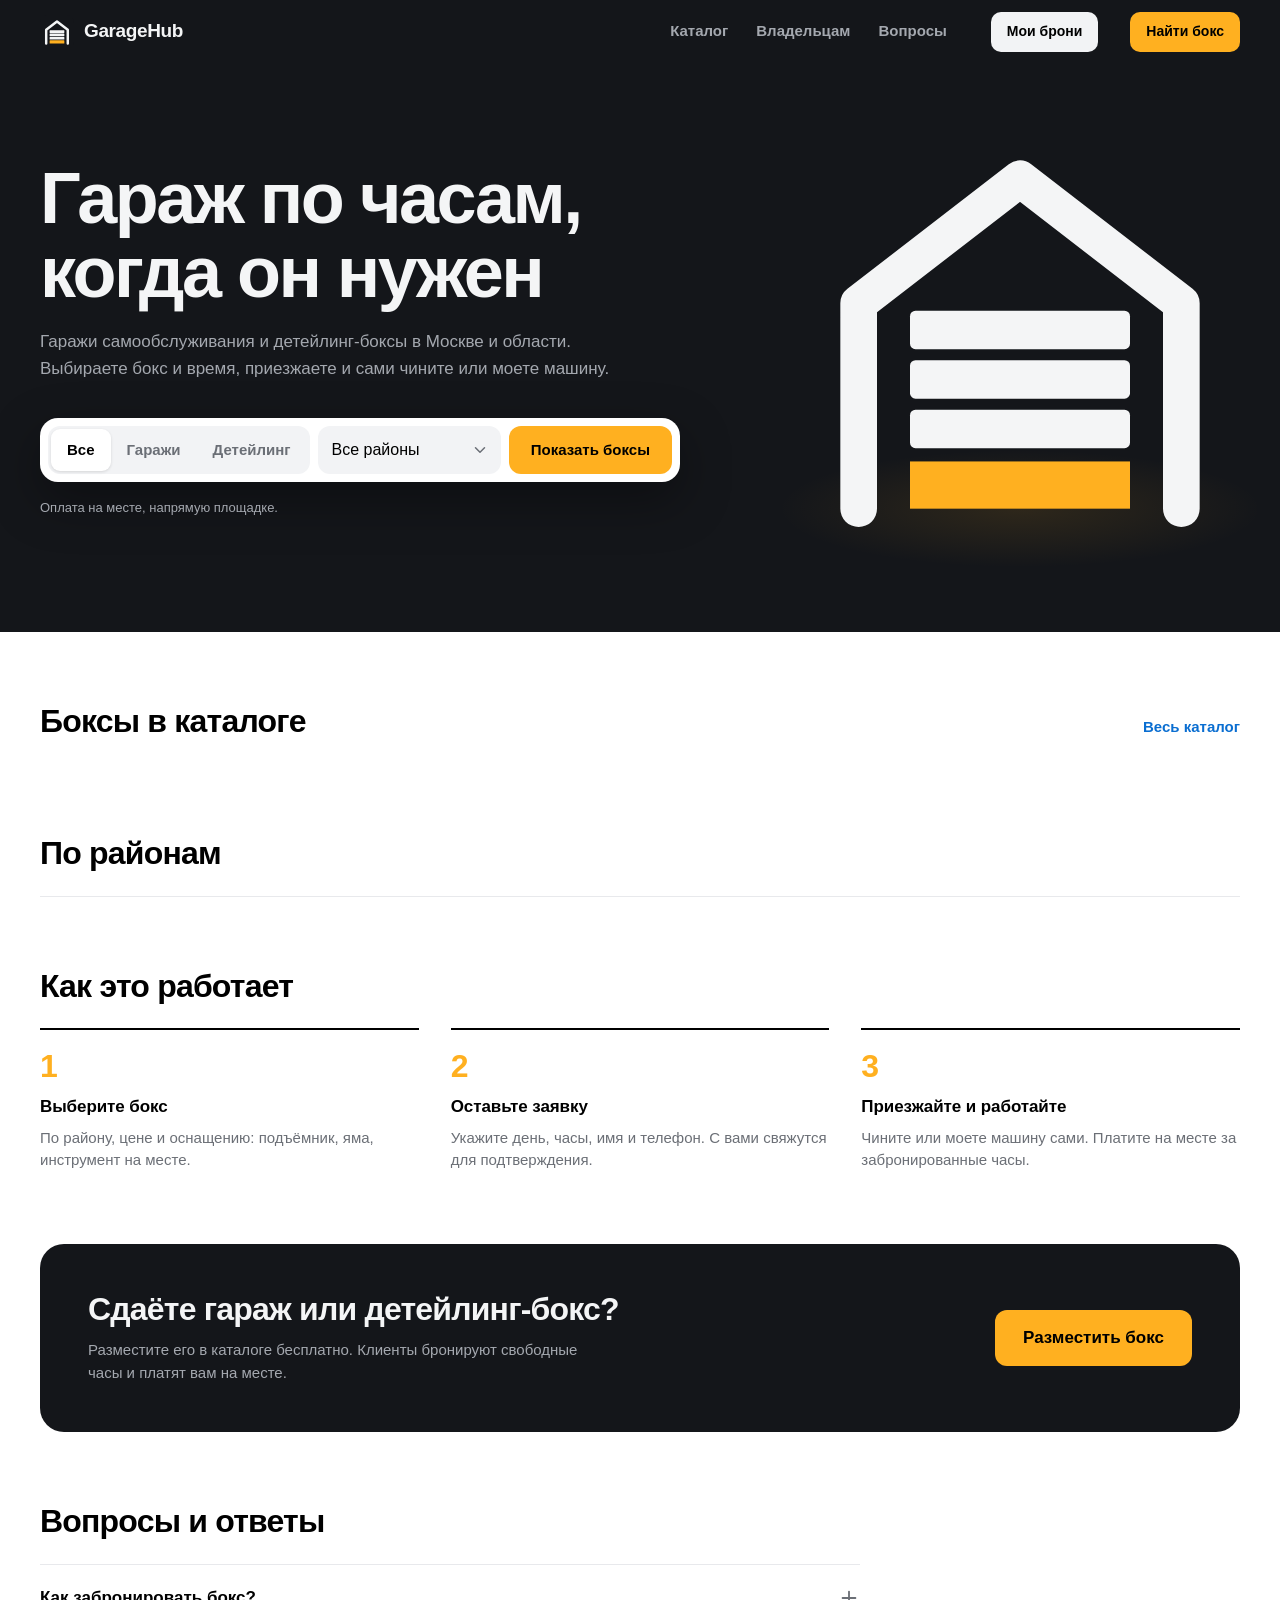
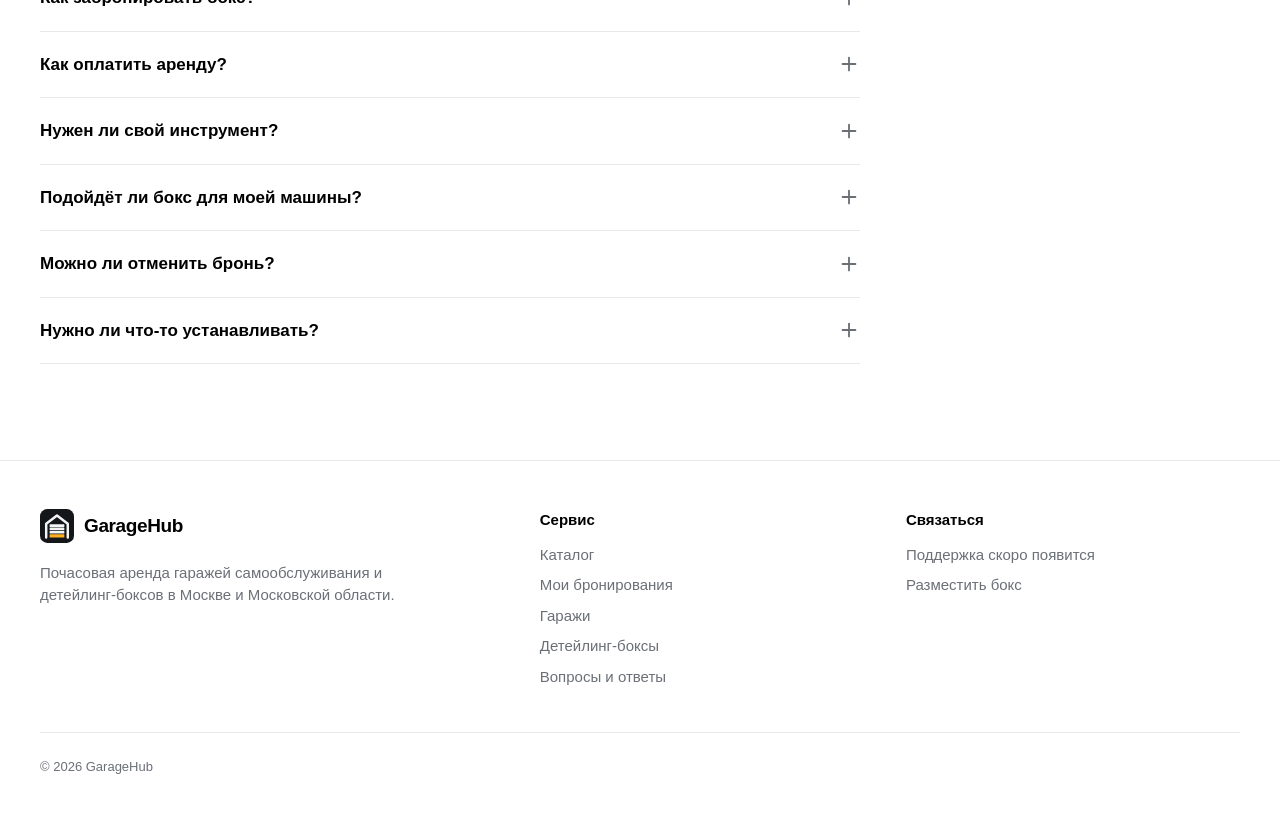
==== commit 3105f0dd: "Add persistent website bookings, private links and post-payment arrival details" ====
--- a/site/index.html
+++ b/site/index.html
@@ -23,6 +23,7 @@
       <a href="owners.html">Владельцам</a>
       <a href="index.html#faq">Вопросы</a>
     </nav>
+    <a class="btn secondary s my-bookings-link" href="bookings.html">Мои брони</a>
     <a class="btn primary s" href="catalog.html">Найти бокс</a>
   </div>
 </header>
@@ -140,6 +141,7 @@
       <h2>Сервис</h2>
       <ul>
         <li><a href="catalog.html">Каталог</a></li>
+        <li><a href="bookings.html">Мои бронирования</a></li>
         <li><a href="catalog.html?type=garage">Гаражи</a></li>
         <li><a href="catalog.html?type=detailing">Детейлинг-боксы</a></li>
         <li><a href="index.html#faq">Вопросы и ответы</a></li>
@@ -148,8 +150,7 @@
     <div>
       <h2>Связаться</h2>
       <ul>
-        <li><a class="num" href="tel:+79994624730">+7 (999) 462-47-30</a></li>
-        <li><a href="https://t.me/mamedov99999" target="_blank" rel="noopener">Написать нам</a></li>
+        <li>Поддержка скоро появится</li>
         <li><a href="owners.html">Разместить бокс</a></li>
       </ul>
     </div>
--- a/site/css/site.css
+++ b/site/css/site.css
@@ -535,3 +535,51 @@
   .door .slats, .door .light { transform: none; }
   *, *::before, *::after { transition-duration: 0.01ms !important; }
 }
+
+.payment-dialog { width: min(440px, calc(100% - 32px)); max-height: calc(100dvh - 32px); overflow: auto; border: 1px solid var(--line); border-radius: 20px; padding: 24px; background: var(--bg, white); color: var(--text, #111); }
+.payment-dialog::backdrop { background: rgb(0 0 0 / 55%); }
+.payment-dialog p { margin: 14px 0; }
+.payment-dialog .btn { margin-top: 12px; }
+.payment-amount { font-size: 32px; font-weight: 700; }
+
+.phone-control { display: flex; align-items: center; border: 1px solid var(--line); border-radius: 12px; padding-left: 12px; background: var(--bg); }
+.booking-form .phone-control input { border: 0; border-radius: 12px; padding-left: 0; flex: 1; }
+.phone-control:focus-within { outline: 2px solid var(--link); outline-offset: 2px; }
+.phone-control input:focus { outline: none; }
+.phone-error { color: #b42318; font-size: 14px; }
+/* Reserve the same feedback space on blur: controls below must not move during a click. */
+.phone-feedback { display: grid; min-height: 3em; font-size: 14px; line-height: 1.5; }
+.phone-feedback > * { grid-area: 1 / 1; }
+.phone-feedback .phone-error[hidden] { display: block; visibility: hidden; }
+.booking-form .booking-consent { min-height: 44px; padding-block: 8px; cursor: pointer; }
+.booking-consent input { width: 20px; height: 20px; cursor: pointer; }
+
+.bookings-page { max-width: 960px; padding-top: 40px; padding-bottom: 64px; }
+.bookings-intro { margin: 16px 0 24px; color: var(--text-2); }
+.import-booking { margin-bottom: 32px; }
+.import-booking label { display: block; font-weight: 600; margin-bottom: 8px; }
+.import-booking > div { display: flex; gap: 8px; }
+.import-booking input, .private-link input { width: 100%; min-width: 0; padding: 12px; border: 1px solid var(--line); border-radius: 12px; background: var(--bg); }
+.import-booking button { flex-shrink: 0; }
+.import-message { margin-top: 8px; }
+.my-booking { border-bottom: 1px solid var(--line); }
+.my-booking summary { display: flex; align-items: center; justify-content: space-between; padding: 20px 0; gap: 16px; cursor: pointer; list-style: none; }
+.my-booking summary::-webkit-details-marker { display: none; }
+.booking-subtitle { display: block; margin-top: 6px; font-size: 14px; color: var(--text-2); }
+.my-booking-content { padding-bottom: 24px; }
+.booking-details > p { margin: 12px 0; }
+.booking-details section { padding: 20px 0; border-top: 1px solid var(--line); }
+.booking-details section p { margin: 10px 0; }
+.booking-details .btn { margin: 8px 8px 0 0; }
+.booking-badge { font-weight: 700; }
+.booking-notice { padding: 14px; border-radius: 12px; background: var(--fill); }
+.arrival-instructions { white-space: pre-line; }
+.private-link { display: block; font-size: 14px; }
+.private-link input { display: block; margin-top: 6px; }
+.booking-history-title { margin-top: 32px; }
+@media (max-width: 650px) {
+ .header .my-bookings-link { margin-left: auto; }
+ .header .my-bookings-link + .btn { display: none; }
+ .import-booking > div { flex-direction: column; }
+ .my-booking summary { align-items: start; }
+}
